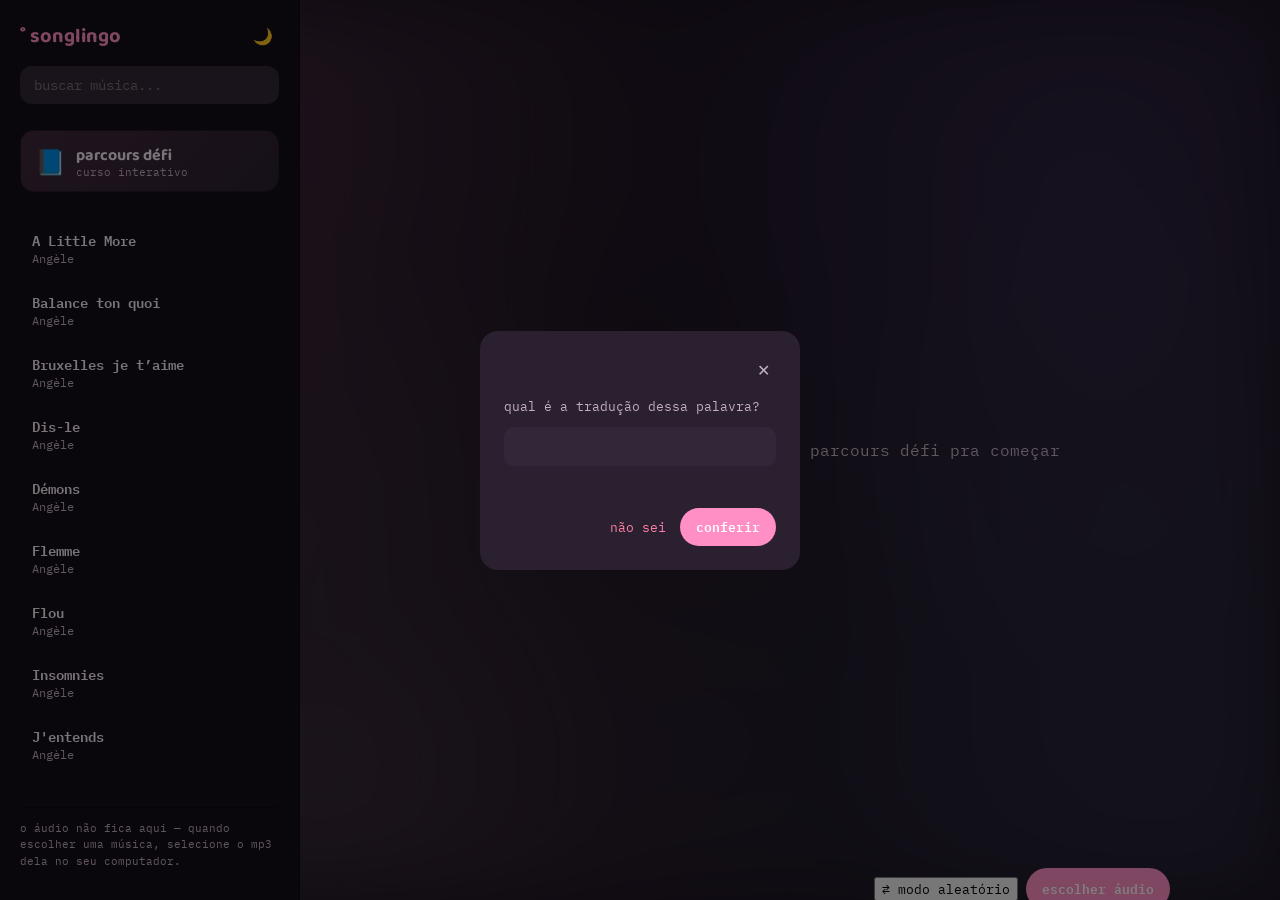
==== docs/index.html @ 38ffcba7 "reforca que o parcours defi e uma funcionalidade do songlingo tira o A2 -> B1 do nome do modo (fica " ====
<!DOCTYPE html>
<html lang="pt-br">
<head>
<meta charset="UTF-8">
<meta name="viewport" content="width=device-width, initial-scale=1.0">
<title>songlingo</title>
<link rel="preconnect" href="https://fonts.googleapis.com">
<link href="https://fonts.googleapis.com/css2?family=Baloo+2:wght@500;600;700&family=IBM+Plex+Mono:wght@400;500;600&display=swap" rel="stylesheet">
<link rel="stylesheet" href="style.css?v=4">
</head>
<body class="escuro">
<div class="fundo-decorativo" aria-hidden="true"></div>

<div class="app">
  <aside class="barra-lateral">
    <div class="cabecalho-lateral">
      <h1>˚ songlingo</h1>
      <button id="botao-tema" class="botao-icone" title="mudar tema">🌙</button>
    </div>

    <input id="campo-busca" type="text" placeholder="buscar música..." autocomplete="off">

    <button id="abrir-curso-defi" class="botao-curso-defi" type="button">
      <span>📘</span>
      <span><strong>parcours défi</strong><small>curso interativo</small></span>
    </button>

    <div id="lista-musicas" class="lista-musicas"></div>

    <p class="aviso-audio">
      o áudio não fica aqui — quando escolher uma música, selecione o mp3 dela no seu computador.
    </p>
  </aside>

  <main class="area-principal">
    <div id="tela-vazia" class="tela-vazia">
      <p>escolhe uma música ou abre o parcours défi pra começar</p>
    </div>

    <section id="tela-defi" class="tela-defi" hidden aria-labelledby="titulo-defi">
      <header class="cabecalho-defi">
        <div>
          <p class="sobretitulo-defi">songlingo</p>
          <h2 id="titulo-defi">parcours défi</h2>
          <p>observe, compreenda, descubra a regra e use o francês numa situação real.</p>
        </div>
        <button id="fechar-curso-defi" class="botao-arquivo" type="button">voltar às músicas</button>
      </header>

      <div class="progresso-defi" aria-label="progresso do percurso">
        <div id="barra-progresso-defi"></div>
      </div>

      <div class="layout-defi">
        <nav id="lista-unidades-defi" class="lista-unidades-defi" aria-label="Ateliers do percurso"></nav>

        <article class="atelier-defi">
          <div class="cabecalho-atelier">
            <div>
              <span id="nivel-defi" class="selo-nivel-defi"></span>
              <p id="tema-defi" class="tema-defi"></p>
              <h3 id="titulo-unidade-defi"></h3>
            </div>
            <span id="estado-unidade-defi" class="estado-unidade-defi"></span>
          </div>

          <section class="documento-defi" aria-labelledby="titulo-documento-defi">
            <span class="etiqueta-cartao">document déclencheur</span>
            <h4 id="titulo-documento-defi"></h4>
            <p id="texto-documento-defi"></p>
          </section>

          <section class="caixa-ferramentas-defi" aria-labelledby="titulo-ferramentas-defi">
            <div>
              <span>boîte à outils</span>
              <h4 id="titulo-ferramentas-defi"></h4>
            </div>
            <p id="texto-ferramentas-defi"></p>
          </section>

          <section class="atividade-defi" aria-live="polite">
            <div class="cabecalho-atividade-defi">
              <span id="tipo-atividade-defi"></span>
              <div id="passos-defi" class="passos-defi" aria-label="etapas da unidade"></div>
            </div>
            <h4 id="pergunta-defi"></h4>
            <p id="instrucao-defi" class="instrucao-defi"></p>
            <div id="opcoes-defi" class="opcoes-defi"></div>
            <textarea id="resposta-defi" rows="3" placeholder="écrivez en français" autocomplete="off"></textarea>
            <div id="feedback-defi" class="feedback-defi"></div>
            <div id="gabarito-defi" class="gabarito-defi" hidden></div>
            <div class="acoes-defi">
              <button id="mostrar-resposta-defi" class="botao-secundario" type="button">mostrar resposta</button>
              <button id="tentar-defi" class="botao-secundario" type="button" hidden>ocultar e tentar de novo</button>
              <button id="conferir-defi" class="botao-primario" type="button">conferir</button>
              <button id="proxima-atividade-defi" class="botao-primario" type="button" hidden>continuar →</button>
            </div>
          </section>
        </article>
      </div>
      <p class="nota-defi">Conteúdo autoral inspirado na abordagem acional do FLE; não reproduz o livro Défi.</p>
    </section>

    <div id="tela-musica" class="tela-musica" hidden>
      <header class="cabecalho-musica">
        <div>
          <p class="artista-musica" id="texto-artista"></p>
          <h2 id="texto-titulo"></h2>
        </div>
        <div class="acoes-musica">
          <button id="botao-musica-aleatoria" class="botao-arquivo" type="button">⇄ modo aleatório</button>
          <label class="botao-arquivo">
            <input id="campo-audio" type="file" accept="audio/*" hidden>
            <span id="rotulo-campo-audio">escolher áudio</span>
          </label>
        </div>
      </header>

      <div class="controles-audio">
        <audio id="audio" controls></audio>
      </div>

      <nav class="seletor-modo">
        <button class="botao-modo ativo" data-modo="ouvir">ouvir</button>
        <button class="botao-modo" data-modo="estudar">modo estudo</button>
        <button class="botao-modo" data-modo="ditado">ditado</button>
        <button class="botao-modo" data-modo="traduzir">inglês → francês</button>
      </nav>

      <div id="painel-ouvir" class="painel-ouvir">
        <label class="switch-seguir">
          <input id="switch-seguir" type="checkbox" checked>
          traduzir linha atual automaticamente
        </label>

        <div id="janela-letra" class="janela-letra"></div>

        <div class="cartao">
          <span class="etiqueta-cartao">tradução</span>
          <div id="painel-traducao" class="painel-traducao">
            <p class="texto-vazio">clique em uma linha da letra pra ver a tradução aqui.</p>
          </div>
        </div>
      </div>

      <div id="painel-estudar" class="painel-estudar" hidden>
        <div class="seletor-idioma">
          <span>praticar em:</span>
          <button class="botao-idioma ativo" data-idioma="pt">português</button>
          <button class="botao-idioma" data-idioma="en">english</button>
        </div>
        <p id="texto-placar" class="texto-placar">acertos: 0 / 0</p>
        <div id="lista-letra-estudo" class="lista-letra-estudo"></div>
      </div>

      <div id="painel-ditado" class="painel-ditado" hidden>
        <div class="cabecalho-ditado">
          <span id="etapa-ditado">trecho 1</span>
        </div>
        <progress id="progresso-ditado" max="10" value="0"></progress>
        <div class="cartao cartao-ditado">
          <span class="etiqueta-cartao">ditado de escuta</span>
          <p>ouça o trecho e escreva exatamente o que entendeu em francês</p>
          <button id="ouvir-ditado" class="botao-primario">▶ ouvir trecho</button>
          <textarea id="resposta-ditado" rows="3" placeholder="escreva em francês" autocomplete="off"></textarea>
          <div id="feedback-ditado" class="feedback-ditado"></div>
          <div id="gabarito-ditado" class="gabarito-ditado"></div>
          <div class="acoes-ditado">
            <button id="revelar-ditado" class="botao-secundario">não sei</button>
            <button id="pular-ditado" class="botao-secundario">pular →</button>
            <button id="conferir-ditado" class="botao-primario">conferir</button>
            <button id="proximo-ditado" class="botao-primario" hidden>próximo →</button>
          </div>
        </div>
      </div>

      <div id="painel-traduzir" class="painel-ditado" hidden>
        <div class="cabecalho-ditado">
          <span id="origem-traducao"></span>
        </div>
        <div class="cartao cartao-ditado">
          <span class="etiqueta-cartao">inglês → francês</span>
          <p>traduza para francês</p>
          <p id="frase-ingles" class="frase-desafio"></p>
          <textarea id="resposta-traducao" rows="3" placeholder="écrivez en français" autocomplete="off"></textarea>
          <div id="feedback-traducao" class="feedback-ditado"></div>
          <div id="gabarito-traducao" class="gabarito-ditado"></div>
          <div class="acoes-ditado">
            <button id="revelar-traducao" class="botao-secundario">mostrar resposta</button>
            <button id="tentar-novamente-traducao" class="botao-secundario" hidden>ocultar e tentar de novo</button>
            <button id="pular-traducao" class="botao-secundario">pular →</button>
            <button id="conferir-traducao" class="botao-primario">conferir</button>
            <button id="proxima-traducao" class="botao-primario" hidden>próxima →</button>
          </div>
        </div>
      </div>
    </div>
  </main>
</div>

<div id="modal-palavra" class="modal" hidden>
  <div class="conteudo-modal">
    <div class="cabecalho-modal">
      <h3 id="texto-palavra-modal"></h3>
      <button id="fechar-modal" class="botao-icone">✕</button>
    </div>
    <p class="dica-modal">qual é a tradução dessa palavra?</p>
    <input id="campo-resposta" type="text" autocomplete="off">
    <div id="resultado-modal" class="resultado-modal"></div>
    <div class="acoes-modal">
      <button id="botao-nao-sei" class="botao-secundario">não sei</button>
      <button id="botao-conferir" class="botao-primario">conferir</button>
    </div>
  </div>
</div>

    <script src="defi-data.js?v=1"></script>
    <script src="defi.js?v=1"></script>
    <script src="app.js?v=4"></script>
</body>
</html>
---- docs/style.css ----
:root {
  --destaque: #ff8fc4;
  --acerto: #5fd39c;
  --erro: #ff7fa3;
  --texto-secundario: #c2aec0;
  --texto-principal: #f5eaf3;
  --fundo: #1c1420;
  --fundo-lateral: #150e18;
  --cartao: #2b2030;
  --cartao-claro: #40293c;
  --palavra-clicavel: #332638;
  --sombra: rgba(0, 0, 0, 0.35);
}

body.claro {
  --destaque: #ff8fc4;
  --acerto: #4caf82;
  --erro: #f0648a;
  --texto-secundario: #a99aa8;
  --texto-principal: #4a3b47;
  --fundo: #f8f4fb;
  --fundo-lateral: #ffffff;
  --cartao: #ffffff;
  --cartao-claro: #ffe1ee;
  --palavra-clicavel: #fbf3fa;
  --sombra: rgba(232, 217, 234, 0.6);
}

* { box-sizing: border-box; }

body {
  margin: 0;
  font-family: "IBM Plex Mono", monospace;
  background: var(--fundo);
  color: var(--texto-principal);
  min-height: 100vh;
  transition: background 0.3s, color 0.3s;
}

.fundo-decorativo {
  position: fixed;
  inset: 0;
  z-index: 0;
  pointer-events: none;
  background:
    radial-gradient(circle at 12% 15%, rgba(255, 143, 196, 0.16), transparent 40%),
    radial-gradient(circle at 85% 20%, rgba(150, 130, 255, 0.14), transparent 38%),
    radial-gradient(circle at 25% 85%, rgba(255, 200, 220, 0.12), transparent 42%),
    radial-gradient(circle at 90% 80%, rgba(130, 180, 255, 0.12), transparent 40%);
  filter: blur(40px);
}

.app {
  position: relative;
  z-index: 1;
  display: flex;
  height: 100vh;
}

h1, h2, h3 {
  font-family: "Baloo 2", sans-serif;
  margin: 0;
}

.barra-lateral {
  width: 300px;
  min-width: 300px;
  background: var(--fundo-lateral);
  border-right: 1px solid var(--sombra);
  padding: 20px;
  display: flex;
  flex-direction: column;
  gap: 14px;
  overflow-y: auto;
}

.cabecalho-lateral {
  display: flex;
  align-items: center;
  justify-content: space-between;
}

.cabecalho-lateral h1 {
  font-size: 20px;
  color: var(--destaque);
}

.botao-icone {
  background: none;
  border: none;
  font-size: 16px;
  cursor: pointer;
  color: var(--texto-secundario);
  padding: 6px;
  border-radius: 10px;
}

.botao-icone:hover { background: var(--cartao-claro); }

#campo-busca {
  background: var(--palavra-clicavel);
  border: none;
  border-radius: 12px;
  padding: 10px 14px;
  color: var(--texto-principal);
  font-family: inherit;
  font-size: 14px;
  outline: none;
}

.lista-musicas {
  display: flex;
  flex-direction: column;
  gap: 4px;
  overflow-y: auto;
  flex: 1;
}

.item-musica {
  padding: 10px 12px;
  border-radius: 12px;
  cursor: pointer;
  display: flex;
  flex-direction: column;
}

.item-musica:hover { background: var(--cartao-claro); }
.item-musica.selecionada { background: var(--cartao-claro); }

.item-musica .titulo { font-size: 14px; font-weight: 600; }
.item-musica .artista { font-size: 12px; color: var(--texto-secundario); }

.aviso-audio {
  font-size: 11px;
  color: var(--texto-secundario);
  line-height: 1.5;
  border-top: 1px solid var(--sombra);
  padding-top: 12px;
}

.area-principal {
  flex: 1;
  overflow-y: auto;
  padding: 32px 40px;
}

.tela-vazia {
  height: 100%;
  display: flex;
  align-items: center;
  justify-content: center;
  color: var(--texto-secundario);
}

.tela-musica {
  max-width: 760px;
  margin: 0 auto;
  display: flex;
  flex-direction: column;
  gap: 20px;
}

.cabecalho-musica {
  display: flex;
  align-items: flex-end;
  justify-content: space-between;
  gap: 16px;
}

.artista-musica {
  color: var(--texto-secundario);
  font-size: 13px;
  margin: 0 0 4px;
}

#texto-titulo { font-size: 28px; color: var(--texto-principal); }

.botao-arquivo span {
  display: inline-block;
  background: var(--destaque);
  color: white;
  padding: 10px 16px;
  border-radius: 30px;
  font-size: 13px;
  font-weight: 600;
  cursor: pointer;
  white-space: nowrap;
}

.controles-audio audio { width: 100%; }

.acoes-musica {
  display: flex;
  align-items: center;
  justify-content: flex-end;
  flex-wrap: wrap;
  gap: 8px;
}

button.botao-arquivo { font-family: inherit; }

.botao-arquivo.ativo {
  background: var(--destaque);
  color: white;
}

.seletor-modo {
  display: flex;
  gap: 8px;
}

.botao-modo {
  background: var(--cartao);
  color: var(--texto-principal);
  border: none;
  border-radius: 30px;
  padding: 8px 16px;
  font-family: inherit;
  font-size: 14px;
  font-weight: 600;
  cursor: pointer;
}

.botao-modo.ativo {
  background: var(--destaque);
  color: white;
}

.switch-seguir {
  display: flex;
  align-items: center;
  gap: 8px;
  font-size: 13px;
  color: var(--texto-secundario);
  cursor: pointer;
}

.janela-letra {
  min-height: 260px;
  display: flex;
  flex-direction: column;
  align-items: center;
  justify-content: center;
  gap: 10px;
  padding: 20px;
}

.linha-letra {
  cursor: pointer;
  text-align: center;
  padding: 6px 12px;
  border-radius: 10px;
  font-size: 18px;
  transition: all 0.15s;
}

.linha-letra:hover { background: var(--cartao-claro); }

.linha-letra.atual {
  font-size: 22px;
  font-weight: 700;
  color: var(--destaque);
}

.cartao {
  background: var(--cartao);
  border-radius: 16px;
  padding: 18px 20px 20px;
  position: relative;
  box-shadow: 0 8px 24px -12px var(--sombra);
}

.etiqueta-cartao {
  position: absolute;
  top: -10px;
  left: 16px;
  background: var(--destaque);
  color: white;
  font-size: 11px;
  padding: 3px 10px;
  border-radius: 20px;
  font-weight: 600;
}

.texto-vazio {
  color: var(--texto-secundario);
  font-style: italic;
  margin: 0;
}

.linha-traducao {
  display: flex;
  gap: 10px;
  margin: 8px 0;
}

.linha-traducao .rotulo {
  color: var(--destaque);
  font-weight: 700;
  font-size: 13px;
  min-width: 20px;
}

.seletor-idioma {
  display: flex;
  align-items: center;
  gap: 8px;
  font-size: 14px;
  color: var(--texto-secundario);
}

.botao-idioma {
  background: var(--cartao);
  border: none;
  border-radius: 20px;
  padding: 6px 14px;
  font-family: inherit;
  font-size: 13px;
  cursor: pointer;
  color: var(--texto-principal);
}

.botao-idioma.ativo { background: var(--destaque); color: white; }

.texto-placar { color: var(--texto-secundario); font-size: 14px; }

.painel-ditado {
  display: flex;
  flex-direction: column;
  gap: 14px;
  max-width: 760px;
  width: 100%;
  margin: 0 auto;
}

.painel-ditado[hidden] { display: none; }

.cabecalho-ditado {
  display: flex;
  justify-content: space-between;
  color: var(--texto-secundario);
  font-size: 13px;
}

#progresso-ditado {
  width: 100%;
  height: 8px;
  accent-color: var(--destaque);
}

.cartao-ditado {
  display: flex;
  flex-direction: column;
  align-items: stretch;
  gap: 16px;
  text-align: center;
  margin-top: 10px;
}

.cartao-ditado > .botao-primario { align-self: center; }

#resposta-ditado {
  resize: vertical;
  width: 100%;
  box-sizing: border-box;
  border: 2px solid var(--cartao-claro);
  border-radius: 12px;
  padding: 14px;
  font: inherit;
  color: var(--texto-principal);
  background: var(--fundo);
}

#resposta-traducao {
  resize: vertical;
  width: 100%;
  box-sizing: border-box;
  border: 2px solid var(--cartao-claro);
  border-radius: 12px;
  padding: 14px;
  font: inherit;
  color: var(--texto-principal);
  background: var(--fundo);
}

#resposta-traducao:focus { outline: none; border-color: var(--destaque); }

.frase-desafio {
  font-size: clamp(20px, 3vw, 28px);
  font-weight: 700;
  margin: 8px 0;
}

#resposta-ditado:focus { outline: none; border-color: var(--destaque); }

.feedback-ditado { min-height: 24px; font-weight: 700; }
.feedback-ditado.acerto { color: var(--acerto); }
.feedback-ditado.erro { color: var(--erro); }

.gabarito-ditado {
  white-space: pre-line;
  text-align: left;
  color: var(--texto-principal);
  background: var(--cartao-claro);
  border-radius: 10px;
  padding: 12px;
}

.gabarito-ditado:empty { display: none; }

.acoes-ditado {
  display: flex;
  justify-content: flex-end;
  gap: 10px;
}

.lista-letra-estudo {
  display: flex;
  flex-direction: column;
  gap: 6px;
}

.linha-estudo {
  display: flex;
  flex-wrap: wrap;
  gap: 6px;
  padding: 6px 10px;
  border-radius: 10px;
}

.linha-estudo.atual { background: var(--cartao-claro); }

.palavra-chip {
  padding: 4px 8px;
  border-radius: 8px;
  background: var(--palavra-clicavel);
  cursor: pointer;
  font-size: 15px;
}

.palavra-chip.traduzida {
  background: var(--destaque);
  color: white;
  font-weight: 600;
}

.palavra-chip.sem-clique { cursor: default; }

.modal {
  position: fixed;
  inset: 0;
  background: rgba(0, 0, 0, 0.5);
  display: flex;
  align-items: center;
  justify-content: center;
  z-index: 10;
}

.conteudo-modal {
  background: var(--cartao);
  border-radius: 18px;
  padding: 24px;
  width: 320px;
  display: flex;
  flex-direction: column;
  gap: 12px;
}

.cabecalho-modal {
  display: flex;
  align-items: center;
  justify-content: space-between;
}

#texto-palavra-modal { color: var(--destaque); font-size: 24px; }

.dica-modal { color: var(--texto-secundario); font-size: 13px; margin: 0; }

#campo-resposta {
  background: var(--palavra-clicavel);
  border: none;
  border-radius: 10px;
  padding: 10px 12px;
  font-family: inherit;
  font-size: 15px;
  color: var(--texto-principal);
  outline: none;
}

.resultado-modal { font-size: 13px; min-height: 18px; }
.resultado-modal.acerto { color: var(--acerto); }
.resultado-modal.erro { color: var(--erro); }

.acoes-modal {
  display: flex;
  justify-content: flex-end;
  gap: 8px;
}

.botao-primario {
  background: var(--destaque);
  color: white;
  border: none;
  border-radius: 20px;
  padding: 8px 16px;
  font-family: inherit;
  font-weight: 600;
  cursor: pointer;
}

.botao-secundario {
  background: none;
  border: none;
  color: var(--erro);
  font-family: inherit;
  cursor: pointer;
}

.botao-curso-defi {
  width: 100%;
  display: flex;
  align-items: center;
  gap: 10px;
  margin: 12px 0;
  padding: 12px 14px;
  border: 1px solid var(--sombra);
  border-radius: 14px;
  color: var(--texto-principal);
  background: linear-gradient(135deg, var(--cartao-claro), var(--cartao));
  font-family: inherit;
  text-align: left;
  cursor: pointer;
  transition: transform 0.2s, border-color 0.2s;
}

.botao-curso-defi:hover { transform: translateY(-1px); border-color: var(--destaque); }
.botao-curso-defi.ativo { outline: 2px solid var(--destaque); }
.botao-curso-defi > span:first-child { font-size: 25px; }
.botao-curso-defi strong, .botao-curso-defi small { display: block; }
.botao-curso-defi strong { font-family: "Baloo 2", sans-serif; font-size: 16px; }
.botao-curso-defi small { color: var(--texto-secundario); margin-top: -3px; }

.tela-defi { max-width: 1180px; margin: 0 auto; }

.cabecalho-defi {
  display: flex;
  justify-content: space-between;
  align-items: flex-start;
  gap: 24px;
  margin-bottom: 20px;
}

.cabecalho-defi h2 {
  margin: 0;
  font-family: "Baloo 2", sans-serif;
  font-size: clamp(34px, 5vw, 54px);
  line-height: 1;
}

.cabecalho-defi p:last-child { color: var(--texto-secundario); max-width: 670px; }
.sobretitulo-defi { margin: 0 0 5px; color: var(--destaque); font-weight: 700; text-transform: uppercase; letter-spacing: 0.08em; font-size: 12px; }

.progresso-defi {
  height: 6px;
  overflow: hidden;
  margin-bottom: 22px;
  border-radius: 6px;
  background: var(--cartao-claro);
}

#barra-progresso-defi {
  width: 0;
  height: 100%;
  border-radius: inherit;
  background: linear-gradient(90deg, var(--destaque), #9887ff);
  transition: width 0.35s ease;
}

.layout-defi {
  display: grid;
  grid-template-columns: minmax(210px, 260px) minmax(0, 1fr);
  gap: 22px;
  align-items: start;
}

.lista-unidades-defi {
  position: sticky;
  top: 0;
  max-height: calc(100vh - 150px);
  overflow-y: auto;
  padding-right: 7px;
}

.divisor-nivel-defi {
  margin: 14px 8px 6px;
  color: var(--destaque);
  font-size: 11px;
  font-weight: 700;
  text-transform: uppercase;
  letter-spacing: 0.08em;
}

.unidade-defi {
  width: 100%;
  display: grid;
  grid-template-columns: 28px 1fr;
  gap: 8px;
  align-items: start;
  padding: 10px;
  border: 1px solid transparent;
  border-radius: 12px;
  color: var(--texto-principal);
  background: transparent;
  font-family: inherit;
  text-align: left;
  cursor: pointer;
}

.unidade-defi:hover { background: var(--cartao-claro); }
.unidade-defi.ativa { border-color: var(--destaque); background: var(--cartao); }
.unidade-defi > span:first-child { color: var(--destaque); font-size: 12px; font-weight: 700; padding-top: 2px; }
.unidade-defi strong, .unidade-defi small { display: block; }
.unidade-defi strong { font-family: "Baloo 2", sans-serif; font-size: 14px; line-height: 1.15; }
.unidade-defi small { color: var(--texto-secundario); font-size: 10px; margin-top: 2px; }

.atelier-defi { min-width: 0; }

.cabecalho-atelier {
  display: flex;
  align-items: flex-start;
  justify-content: space-between;
  gap: 12px;
  margin-bottom: 16px;
}

.cabecalho-atelier h3 { margin: 3px 0 0; font-family: "Baloo 2", sans-serif; font-size: 28px; }
.tema-defi { display: inline; margin: 0 0 0 8px; color: var(--texto-secundario); font-size: 12px; }
.selo-nivel-defi { display: inline-block; padding: 3px 9px; border-radius: 20px; color: white; background: var(--destaque); font-size: 11px; font-weight: 700; }
.estado-unidade-defi { color: var(--texto-secundario); font-size: 11px; white-space: nowrap; }

.documento-defi,
.caixa-ferramentas-defi,
.atividade-defi {
  position: relative;
  margin-bottom: 16px;
  padding: 22px;
  border: 1px solid var(--sombra);
  border-radius: 16px;
  background: var(--cartao);
  box-shadow: 0 10px 30px var(--sombra);
}

.documento-defi h4, .caixa-ferramentas-defi h4, .atividade-defi h4 { margin: 4px 0 10px; font-family: "Baloo 2", sans-serif; font-size: 20px; }
.documento-defi p { margin: 0; line-height: 1.85; font-size: 15px; }

.caixa-ferramentas-defi {
  display: grid;
  grid-template-columns: minmax(150px, 0.35fr) 1fr;
  gap: 18px;
  border-left: 4px solid #9887ff;
}

.caixa-ferramentas-defi span { color: #9887ff; font-size: 11px; font-weight: 700; text-transform: uppercase; }
.caixa-ferramentas-defi p { margin: 0; color: var(--texto-secundario); line-height: 1.7; }

.cabecalho-atividade-defi { display: flex; justify-content: space-between; align-items: center; gap: 12px; }
#tipo-atividade-defi { color: var(--destaque); font-size: 11px; font-weight: 700; text-transform: uppercase; letter-spacing: 0.08em; }
.instrucao-defi { color: var(--texto-secundario); line-height: 1.6; }

.passos-defi { display: flex; gap: 6px; flex-wrap: wrap; justify-content: flex-end; }
.passo-defi { width: 10px; height: 10px; padding: 0; border: 1px solid var(--texto-secundario); border-radius: 50%; background: transparent; cursor: pointer; }
.passo-defi.atual { transform: scale(1.25); border-color: var(--destaque); }
.passo-defi.feito { border-color: var(--acerto); background: var(--acerto); }

#resposta-defi {
  width: 100%;
  box-sizing: border-box;
  resize: vertical;
  padding: 13px;
  border: 2px solid var(--cartao-claro);
  border-radius: 12px;
  color: var(--texto-principal);
  background: var(--fundo);
  font: inherit;
}

#resposta-defi:focus { outline: none; border-color: var(--destaque); }
.opcoes-defi { display: grid; gap: 9px; margin: 14px 0; }

.opcao-defi,
.botao-ouvir-defi,
.opcao-associacao-defi {
  padding: 12px 14px;
  border: 1px solid var(--sombra);
  border-radius: 11px;
  color: var(--texto-principal);
  background: var(--fundo);
  font: inherit;
  text-align: left;
  cursor: pointer;
  transition: border-color 0.15s, background 0.15s, transform 0.15s;
}

.opcao-defi:hover, .opcao-associacao-defi:hover { border-color: var(--destaque); transform: translateY(-1px); }
.opcao-defi.selecionada, .opcao-associacao-defi.selecionada { border-color: var(--destaque); background: var(--cartao-claro); }
.botao-ouvir-defi { width: fit-content; color: white; background: var(--destaque); font-weight: 700; }

.grade-associacoes-defi { display: grid; grid-template-columns: 1fr 1fr; gap: 14px; }
.coluna-associacoes-defi { display: grid; gap: 9px; align-content: start; }
.opcao-associacao-defi.conectada { border-color: var(--acerto); color: var(--acerto); opacity: 0.72; cursor: default; }

.feedback-defi { min-height: 24px; margin-top: 12px; font-weight: 700; }
.feedback-defi.acerto { color: var(--acerto); }
.feedback-defi.erro { color: var(--erro); }
.gabarito-defi { margin-top: 12px; padding: 14px; border-radius: 11px; background: var(--cartao-claro); line-height: 1.6; }
.gabarito-defi p { margin: 6px 0; }
.gabarito-defi ul { margin: 8px 0 0; padding-left: 20px; }
.acoes-defi { display: flex; align-items: center; justify-content: flex-end; gap: 10px; flex-wrap: wrap; margin-top: 16px; }
.nota-defi { margin: 18px 0; color: var(--texto-secundario); font-size: 10px; text-align: center; }

@media (max-width: 720px) {
  .app { flex-direction: column; height: auto; min-height: 100vh; }
  .barra-lateral { width: auto; min-width: 0; max-height: 40vh; }
  .area-principal { padding: 20px; }
  .cabecalho-defi { flex-direction: column; }
  .layout-defi { grid-template-columns: 1fr; }
  .lista-unidades-defi { position: static; display: flex; overflow-x: auto; max-height: none; padding: 0 0 8px; }
  .divisor-nivel-defi { min-width: max-content; }
  .unidade-defi { min-width: 190px; }
  .caixa-ferramentas-defi { grid-template-columns: 1fr; }
  .grade-associacoes-defi { grid-template-columns: 1fr 1fr; gap: 8px; }
  .documento-defi, .caixa-ferramentas-defi, .atividade-defi { padding: 18px; }
}
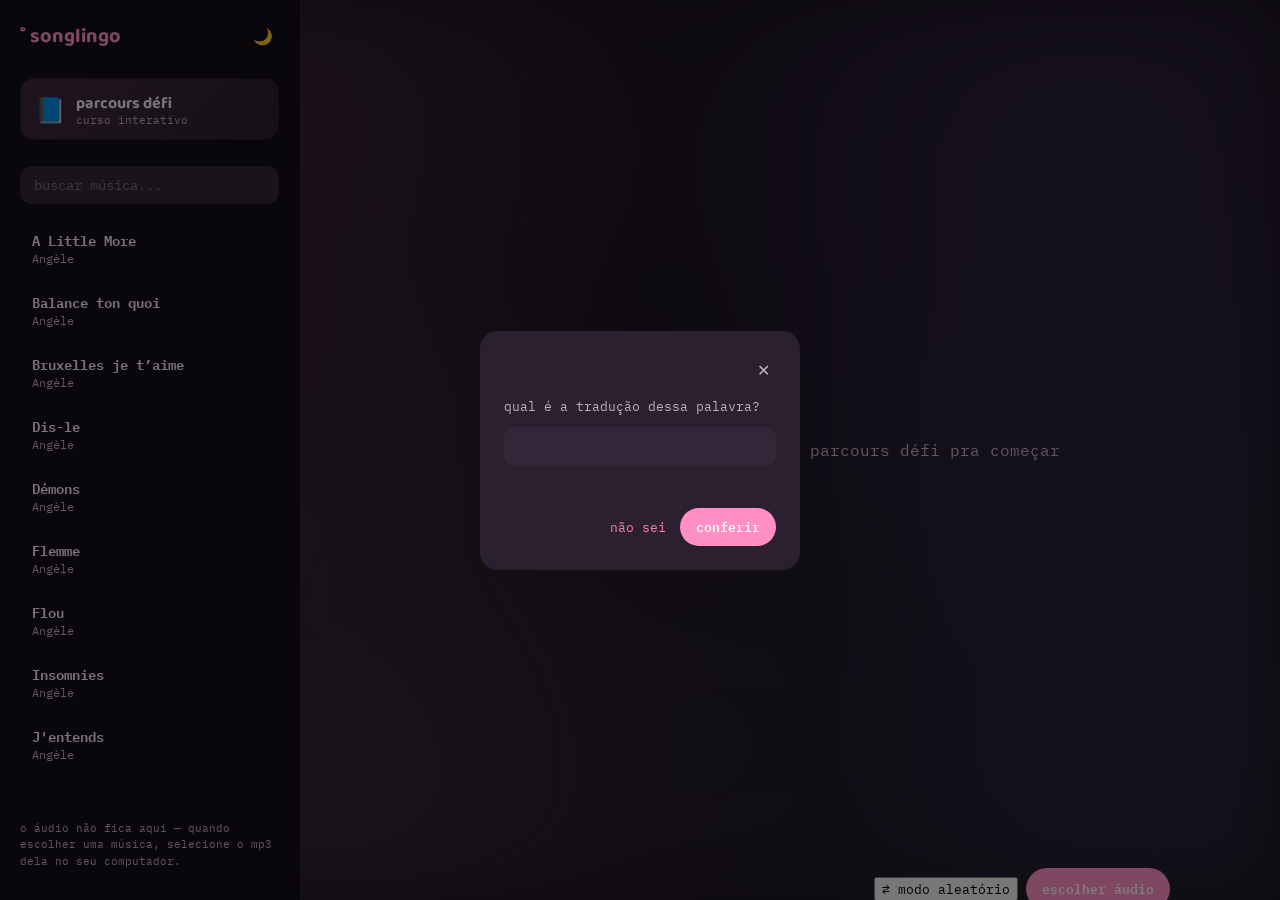
==== commit 3113e6ef: "move o parcours defi pra barra lateral, entre songlingo e a busca tira ele da fileira de modos (ouvi" ====
--- a/docs/index.html
+++ b/docs/index.html
@@ -18,12 +18,12 @@
       <button id="botao-tema" class="botao-icone" title="mudar tema">🌙</button>
     </div>
 
-    <input id="campo-busca" type="text" placeholder="buscar música..." autocomplete="off">
-
     <button id="abrir-curso-defi" class="botao-curso-defi" type="button">
       <span>📘</span>
       <span><strong>parcours défi</strong><small>curso interativo</small></span>
     </button>
+
+    <input id="campo-busca" type="text" placeholder="buscar música..." autocomplete="off">
 
     <div id="lista-musicas" class="lista-musicas"></div>
 
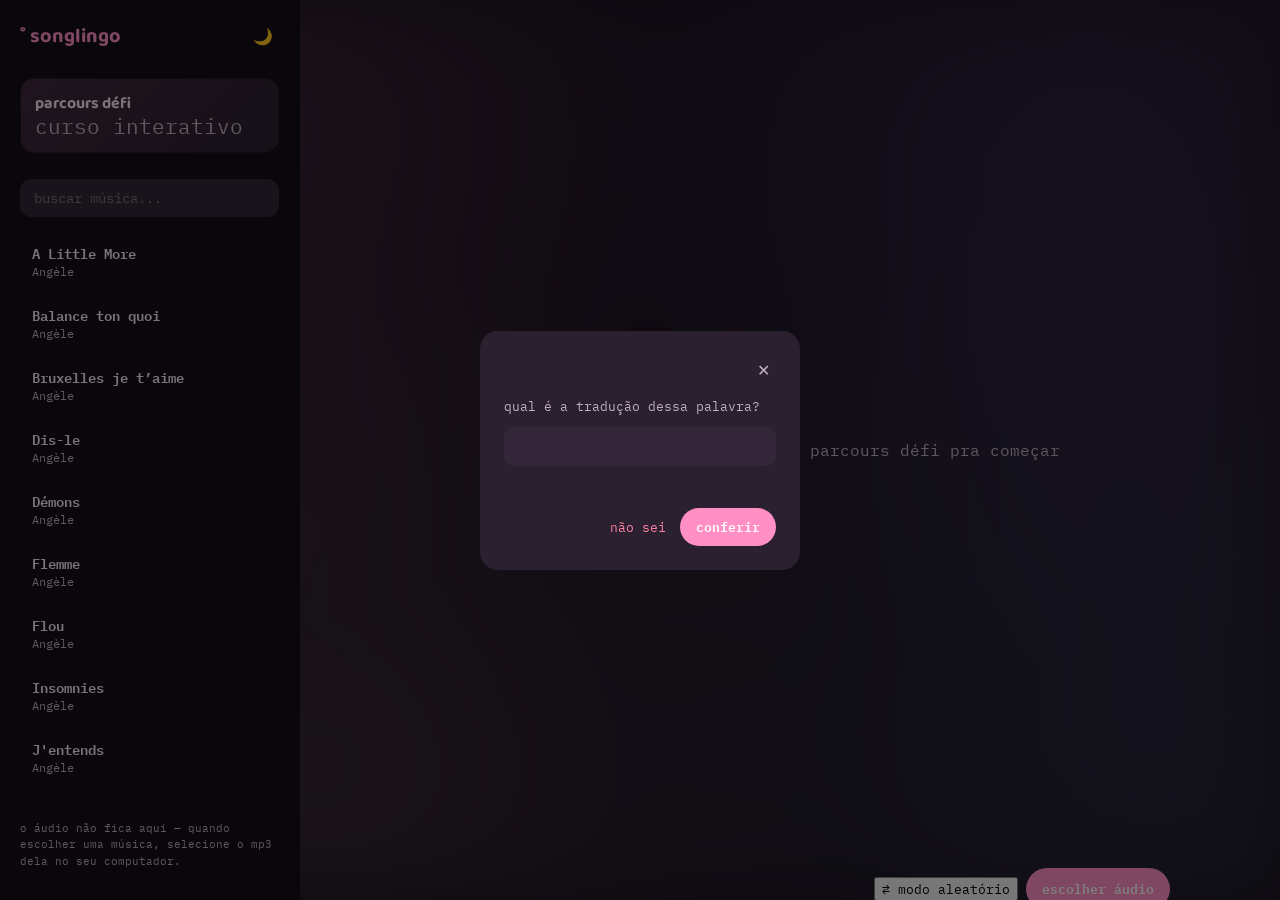
==== commit 04168183: "tira o emoji do card do defi" ====
--- a/docs/index.html
+++ b/docs/index.html
@@ -19,7 +19,6 @@
     </div>
 
     <button id="abrir-curso-defi" class="botao-curso-defi" type="button">
-      <span>📘</span>
       <span><strong>parcours défi</strong><small>curso interativo</small></span>
     </button>
 
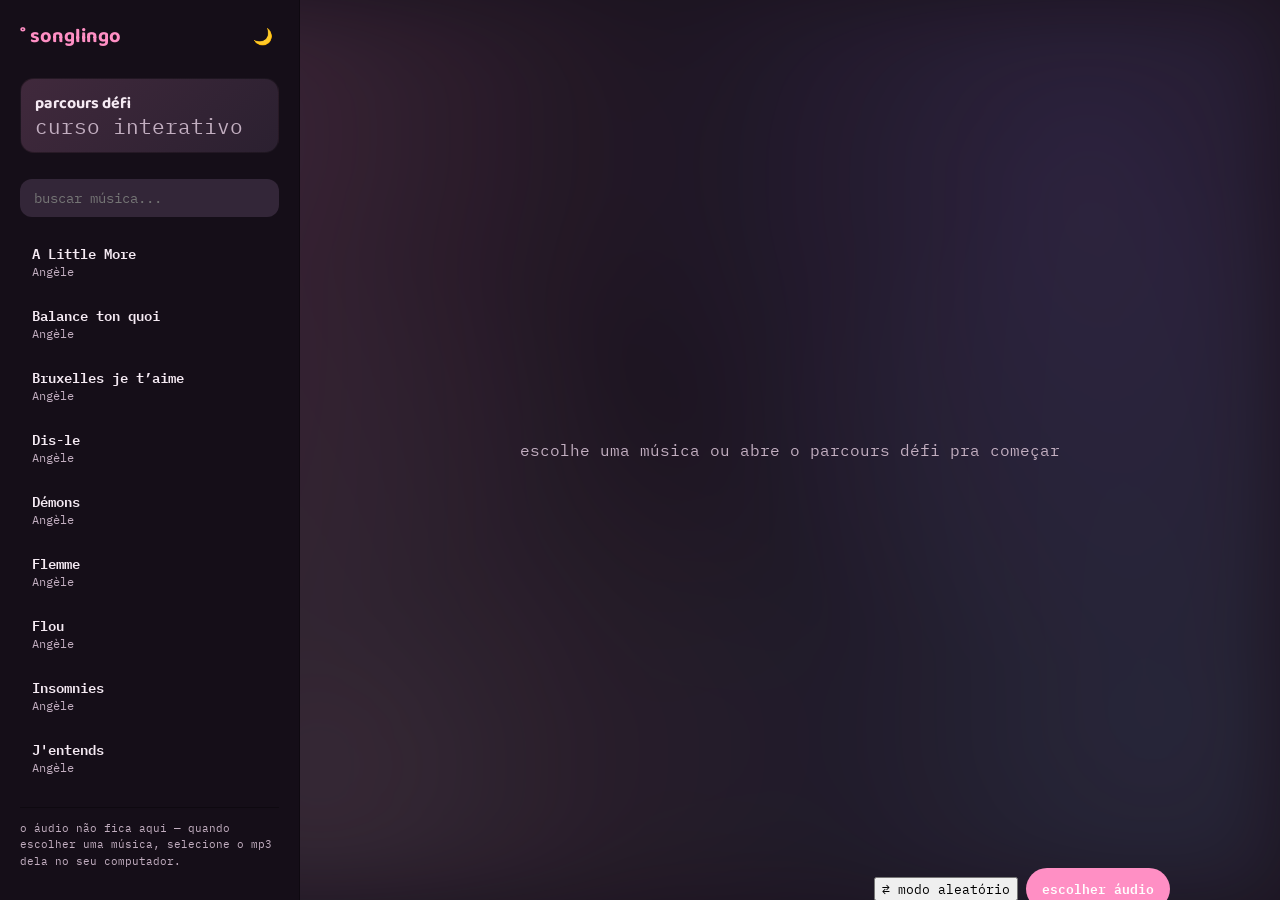
==== commit b453cd8f: "corrige o modal de palavra que ficava aberto sozinho no site achei o bug de verdade: o css do .modal" ====
--- a/docs/index.html
+++ b/docs/index.html
@@ -6,7 +6,7 @@
 <title>songlingo</title>
 <link rel="preconnect" href="https://fonts.googleapis.com">
 <link href="https://fonts.googleapis.com/css2?family=Baloo+2:wght@500;600;700&family=IBM+Plex+Mono:wght@400;500;600&display=swap" rel="stylesheet">
-<link rel="stylesheet" href="style.css?v=4">
+<link rel="stylesheet" href="style.css?v=5">
 </head>
 <body class="escuro">
 <div class="fundo-decorativo" aria-hidden="true"></div>
@@ -215,6 +215,6 @@
 
     <script src="defi-data.js?v=1"></script>
     <script src="defi.js?v=1"></script>
-    <script src="app.js?v=4"></script>
+    <script src="app.js?v=5"></script>
 </body>
 </html>
--- a/docs/style.css
+++ b/docs/style.css
@@ -446,6 +446,10 @@
 
 .palavra-chip.sem-clique { cursor: default; }
 
+.modal[hidden] {
+  display: none;
+}
+
 .modal {
   position: fixed;
   inset: 0;
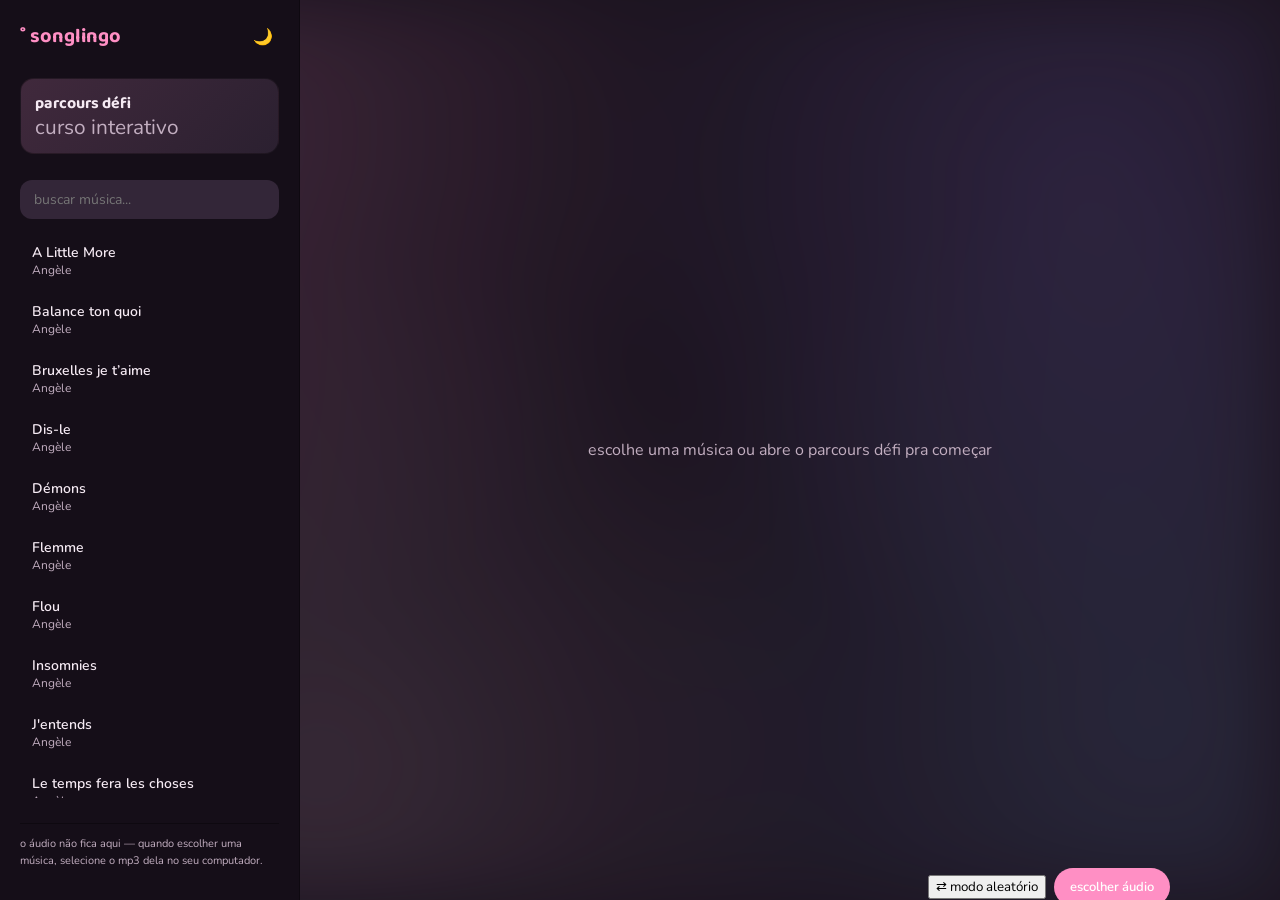
==== commit 27665f80: "tira ibm plex mono, esconde o player durante o defi, pausa a musica troquei a fonte do corpo do text" ====
--- a/docs/index.html
+++ b/docs/index.html
@@ -5,8 +5,8 @@
 <meta name="viewport" content="width=device-width, initial-scale=1.0">
 <title>songlingo</title>
 <link rel="preconnect" href="https://fonts.googleapis.com">
-<link href="https://fonts.googleapis.com/css2?family=Baloo+2:wght@500;600;700&family=IBM+Plex+Mono:wght@400;500;600&display=swap" rel="stylesheet">
-<link rel="stylesheet" href="style.css?v=5">
+<link href="https://fonts.googleapis.com/css2?family=Baloo+2:wght@500;600;700&family=Nunito:wght@400;600;700&display=swap" rel="stylesheet">
+<link rel="stylesheet" href="style.css?v=6">
 </head>
 <body class="escuro">
 <div class="fundo-decorativo" aria-hidden="true"></div>
--- a/docs/style.css
+++ b/docs/style.css
@@ -30,7 +30,7 @@
 
 body {
   margin: 0;
-  font-family: "IBM Plex Mono", monospace;
+  font-family: "Nunito", sans-serif;
   background: var(--fundo);
   color: var(--texto-principal);
   min-height: 100vh;
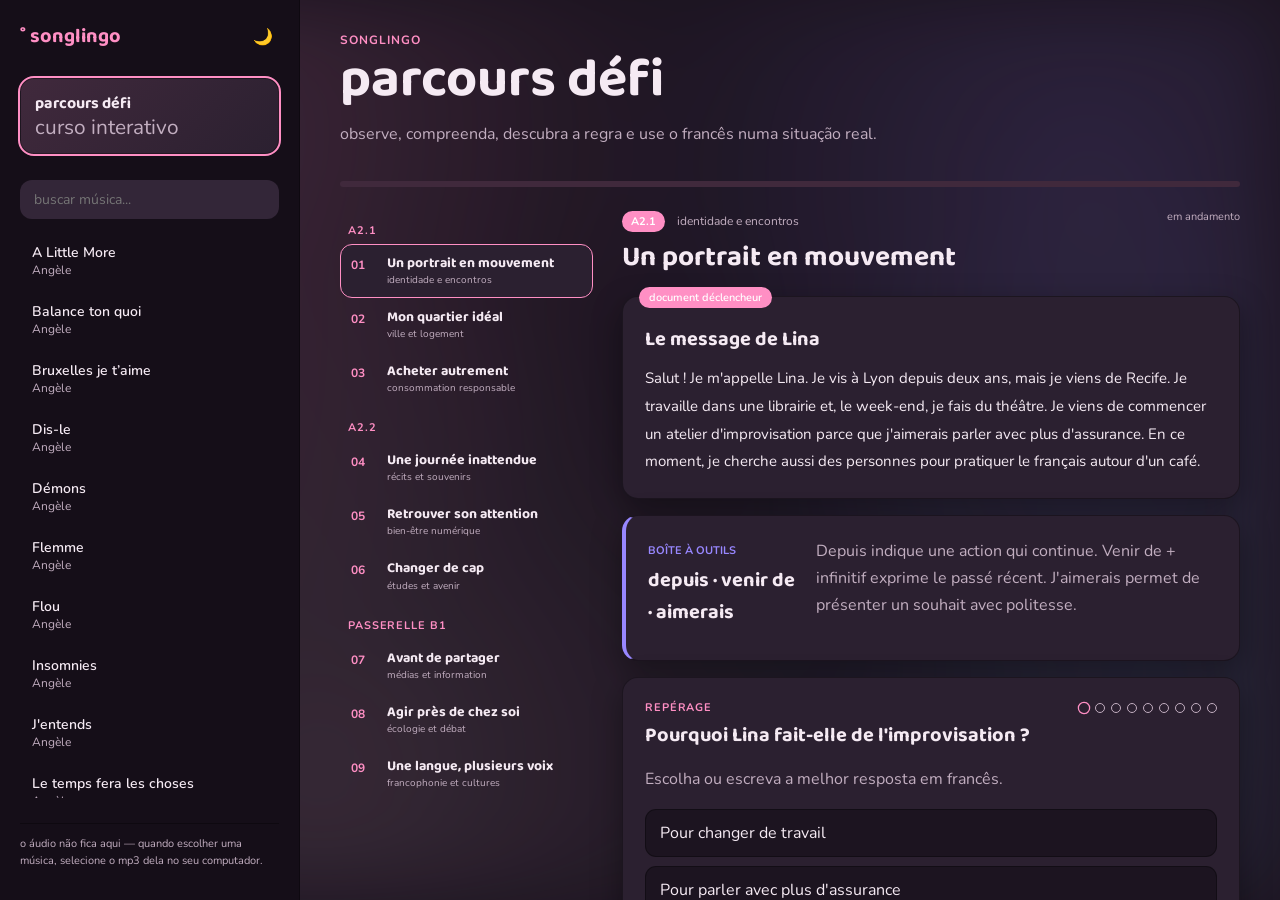
==== commit 7cd25ce8: "separa o defi das musicas e tira a tela inicial vazia" ====
--- a/docs/index.html
+++ b/docs/index.html
@@ -6,7 +6,7 @@
 <title>songlingo</title>
 <link rel="preconnect" href="https://fonts.googleapis.com">
 <link href="https://fonts.googleapis.com/css2?family=Baloo+2:wght@500;600;700&family=Nunito:wght@400;600;700&display=swap" rel="stylesheet">
-<link rel="stylesheet" href="style.css?v=6">
+<link rel="stylesheet" href="style.css?v=7">
 </head>
 <body class="escuro">
 <div class="fundo-decorativo" aria-hidden="true"></div>
@@ -32,10 +32,6 @@
   </aside>
 
   <main class="area-principal">
-    <div id="tela-vazia" class="tela-vazia">
-      <p>escolhe uma música ou abre o parcours défi pra começar</p>
-    </div>
-
     <section id="tela-defi" class="tela-defi" hidden aria-labelledby="titulo-defi">
       <header class="cabecalho-defi">
         <div>
@@ -43,7 +39,7 @@
           <h2 id="titulo-defi">parcours défi</h2>
           <p>observe, compreenda, descubra a regra e use o francês numa situação real.</p>
         </div>
-        <button id="fechar-curso-defi" class="botao-arquivo" type="button">voltar às músicas</button>
+        <button id="fechar-curso-defi" class="botao-arquivo" type="button" hidden>voltar à música</button>
       </header>
 
       <div class="progresso-defi" aria-label="progresso do percurso">
@@ -97,7 +93,6 @@
           </section>
         </article>
       </div>
-      <p class="nota-defi">Conteúdo autoral inspirado na abordagem acional do FLE; não reproduz o livro Défi.</p>
     </section>
 
     <div id="tela-musica" class="tela-musica" hidden>
@@ -213,8 +208,8 @@
   </div>
 </div>
 
-    <script src="defi-data.js?v=1"></script>
-    <script src="defi.js?v=1"></script>
-    <script src="app.js?v=5"></script>
+    <script src="defi-data.js?v=2"></script>
+    <script src="app.js?v=6"></script>
+    <script src="defi.js?v=2"></script>
 </body>
 </html>
--- a/docs/style.css
+++ b/docs/style.css
@@ -28,6 +28,9 @@
 
 * { box-sizing: border-box; }
 
+/* Layouts flex/grid must also respect the selected screen and exercise state. */
+[hidden] { display: none !important; }
+
 body {
   margin: 0;
   font-family: "Nunito", sans-serif;
@@ -142,14 +145,6 @@
   flex: 1;
   overflow-y: auto;
   padding: 32px 40px;
-}
-
-.tela-vazia {
-  height: 100%;
-  display: flex;
-  align-items: center;
-  justify-content: center;
-  color: var(--texto-secundario);
 }
 
 .tela-musica {
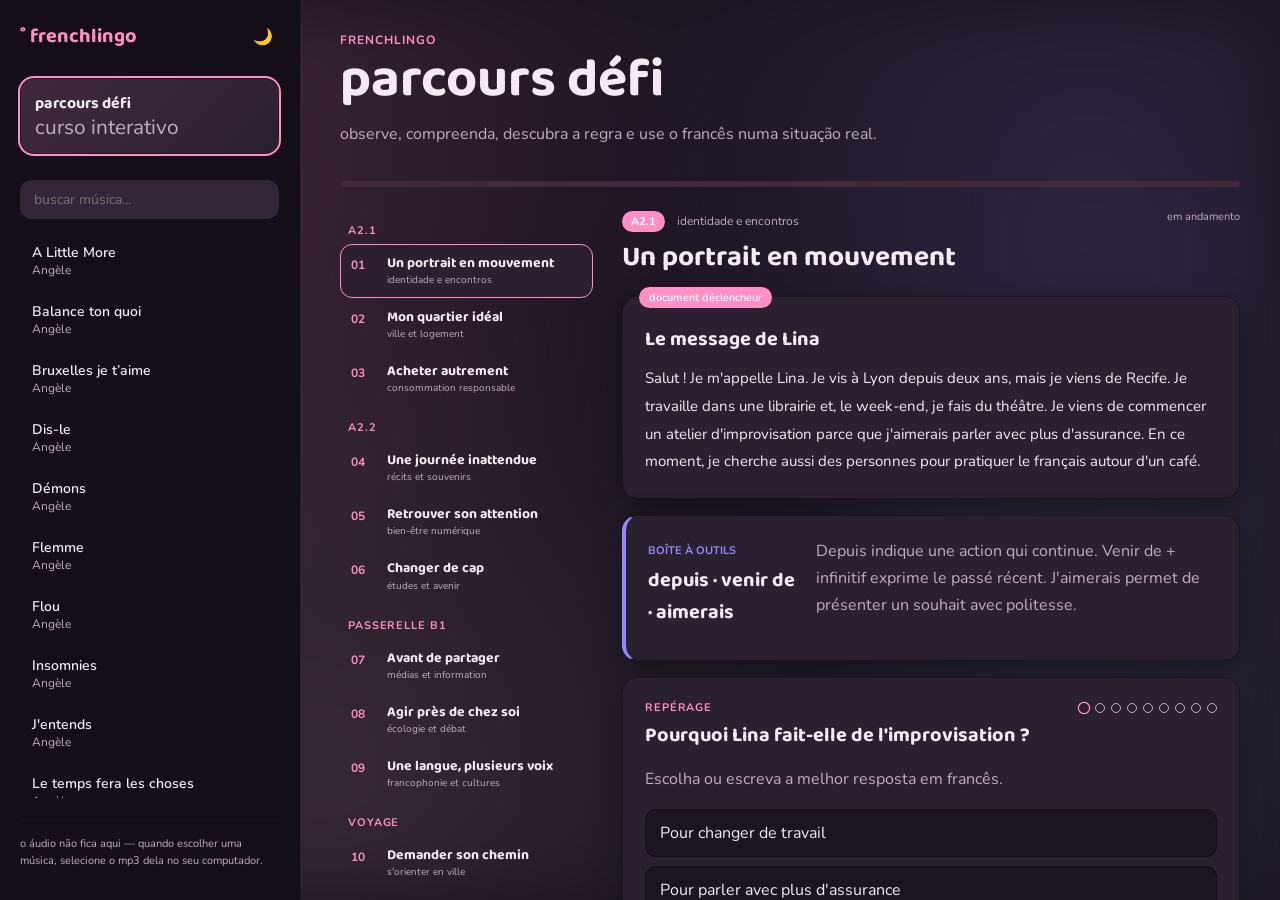
==== commit c03ce1e8: "renomeia a marca de songlingo pra frenchlingo em tudo que aparece titulo da aba, logo da barra later" ====
--- a/docs/index.html
+++ b/docs/index.html
@@ -3,7 +3,7 @@
 <head>
 <meta charset="UTF-8">
 <meta name="viewport" content="width=device-width, initial-scale=1.0">
-<title>songlingo</title>
+<title>frenchlingo</title>
 <link rel="preconnect" href="https://fonts.googleapis.com">
 <link href="https://fonts.googleapis.com/css2?family=Baloo+2:wght@500;600;700&family=Nunito:wght@400;600;700&display=swap" rel="stylesheet">
 <link rel="stylesheet" href="style.css?v=7">
@@ -14,7 +14,7 @@
 <div class="app">
   <aside class="barra-lateral">
     <div class="cabecalho-lateral">
-      <h1>˚ songlingo</h1>
+      <h1>˚ frenchlingo</h1>
       <button id="botao-tema" class="botao-icone" title="mudar tema">🌙</button>
     </div>
 
@@ -35,7 +35,7 @@
     <section id="tela-defi" class="tela-defi" hidden aria-labelledby="titulo-defi">
       <header class="cabecalho-defi">
         <div>
-          <p class="sobretitulo-defi">songlingo</p>
+          <p class="sobretitulo-defi">frenchlingo</p>
           <h2 id="titulo-defi">parcours défi</h2>
           <p>observe, compreenda, descubra a regra e use o francês numa situação real.</p>
         </div>
